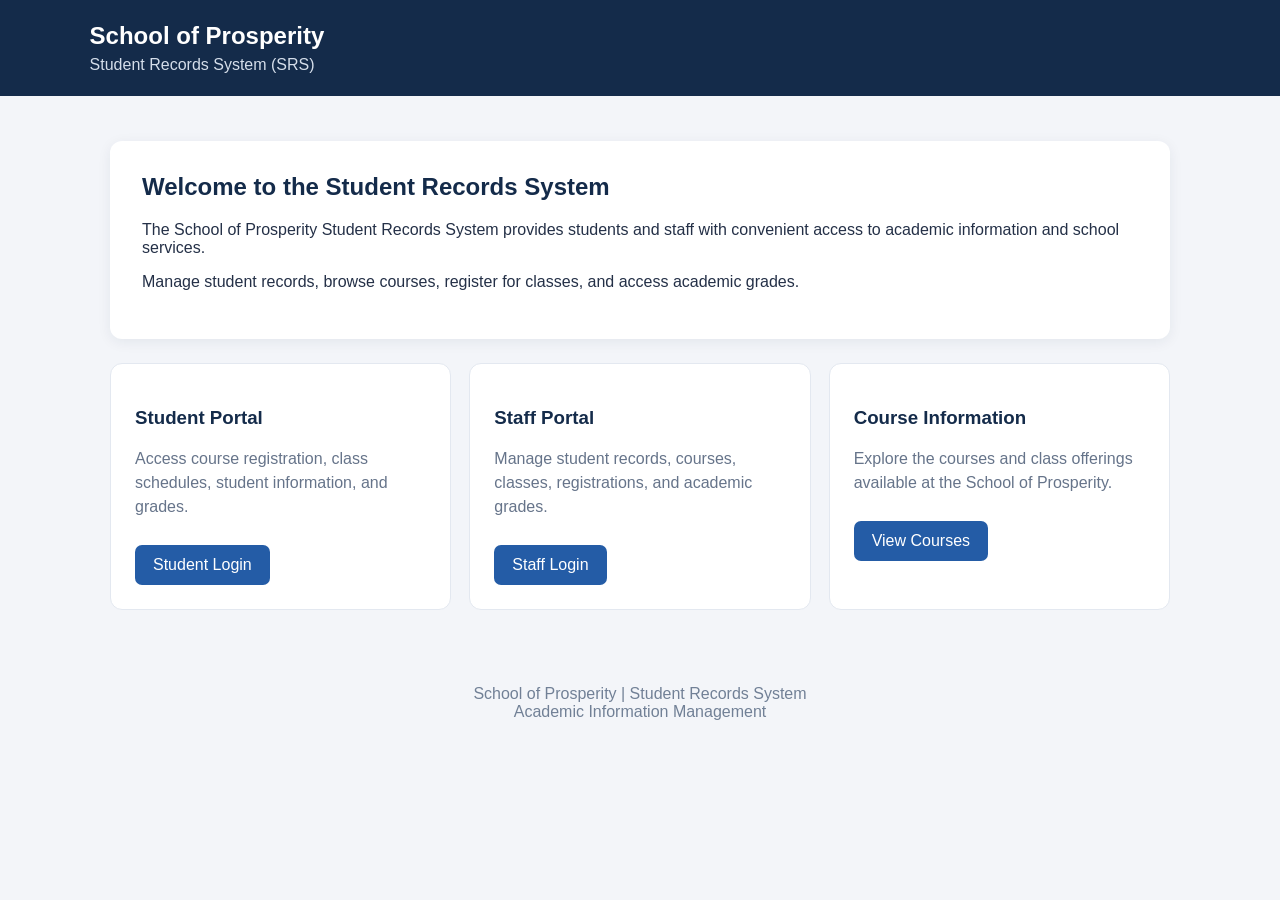
==== index.html @ c0573366 "Create SRS homepage" ====
<!DOCTYPE html>
<html lang="en">
<head>
  <meta charset="UTF-8">
  <meta name="viewport" content="width=device-width, initial-scale=1.0">
  <title>School of Prosperity | SRS</title>
  <style>
    * { box-sizing: border-box; }
    body {
      margin: 0;
      font-family: Arial, sans-serif;
      background: #f3f5f9;
      color: #243047;
    }
    header {
      background: #142b4a;
      color: white;
      padding: 22px 7%;
    }
    header h1 { margin: 0; font-size: 24px; }
    header p { margin: 6px 0 0; color: #d5deea; }
    main {
      max-width: 1100px;
      margin: 45px auto;
      padding: 0 20px;
    }
    .welcome {
      background: white;
      padding: 32px;
      border-radius: 12px;
      box-shadow: 0 3px 14px #142b4a12;
    }
    .welcome h2 { margin-top: 0; color: #142b4a; }
    .cards {
      display: grid;
      grid-template-columns: repeat(auto-fit, minmax(210px, 1fr));
      gap: 18px;
      margin-top: 24px;
    }
    .card {
      background: white;
      padding: 24px;
      border-radius: 12px;
      border: 1px solid #e3e8f0;
    }
    .card h3 { color: #142b4a; }
    .card p { color: #66748a; line-height: 1.5; }
    .button {
      display: inline-block;
      background: #245ca6;
      color: white;
      padding: 11px 18px;
      border-radius: 7px;
      text-decoration: none;
      margin-top: 10px;
    }
    footer {
      text-align: center;
      padding: 30px;
      color: #718096;
    }
  </style>
</head>
<body>

  <header>
    <h1>School of Prosperity</h1>
    <p>Student Records System (SRS)</p>
  </header>

  <main>
    <section class="welcome">
      <h2>Welcome to the Student Records System</h2>
      <p>
        The School of Prosperity Student Records System
        provides students and staff with convenient access
        to academic information and school services.
      </p>
      <p>
        Manage student records, browse courses, register
        for classes, and access academic grades.
      </p>
    </section>

    <section class="cards">
      <div class="card">
        <h3>Student Portal</h3>
        <p>Access course registration, class schedules,
        student information, and grades.</p>
        <a class="button" href="#">Student Login</a>
      </div>

      <div class="card">
        <h3>Staff Portal</h3>
        <p>Manage student records, courses, classes,
        registrations, and academic grades.</p>
        <a class="button" href="#">Staff Login</a>
      </div>

      <div class="card">
        <h3>Course Information</h3>
        <p>Explore the courses and class offerings
        available at the School of Prosperity.</p>
        <a class="button" href="#">View Courses</a>
      </div>
    </section>
  </main>

  <footer>
    School of Prosperity | Student Records System
    <br>
    Academic Information Management
  </footer>

</body>
</html>
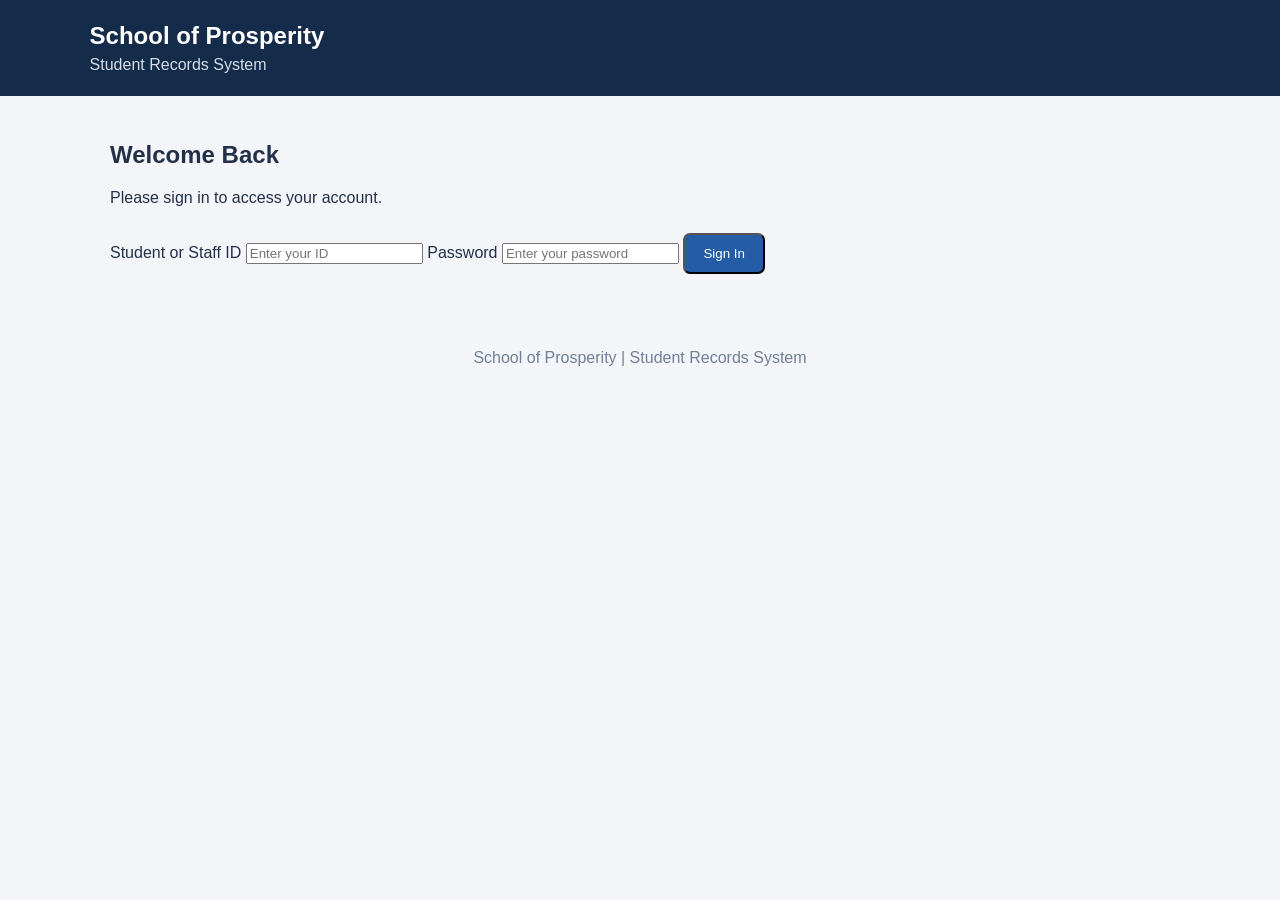
==== commit 0b37292e: "Create SRS login screen structure" ====
--- a/index.html
+++ b/index.html
@@ -5,113 +5,50 @@
   <meta charset="UTF-8">
   <meta name="viewport" content="width=device-width, initial-scale=1.0">
   <title>School of Prosperity | SRS</title>
-  <style>
-    * { box-sizing: border-box; }
-    body {
-      margin: 0;
-      font-family: Arial, sans-serif;
-      background: #f3f5f9;
-      color: #243047;
-    }
-    header {
-      background: #142b4a;
-      color: white;
-      padding: 22px 7%;
-    }
-    header h1 { margin: 0; font-size: 24px; }
-    header p { margin: 6px 0 0; color: #d5deea; }
-    main {
-      max-width: 1100px;
-      margin: 45px auto;
-      padding: 0 20px;
-    }
-    .welcome {
-      background: white;
-      padding: 32px;
-      border-radius: 12px;
-      box-shadow: 0 3px 14px #142b4a12;
-    }
-    .welcome h2 { margin-top: 0; color: #142b4a; }
-    .cards {
-      display: grid;
-      grid-template-columns: repeat(auto-fit, minmax(210px, 1fr));
-      gap: 18px;
-      margin-top: 24px;
-    }
-    .card {
-      background: white;
-      padding: 24px;
-      border-radius: 12px;
-      border: 1px solid #e3e8f0;
-    }
-    .card h3 { color: #142b4a; }
-    .card p { color: #66748a; line-height: 1.5; }
-    .button {
-      display: inline-block;
-      background: #245ca6;
-      color: white;
-      padding: 11px 18px;
-      border-radius: 7px;
-      text-decoration: none;
-      margin-top: 10px;
-    }
-    footer {
-      text-align: center;
-      padding: 30px;
-      color: #718096;
-    }
-  </style>
+<link rel="stylesheet" href="css/style.css">
 </head>
+
 <body>
 
-  <header>
-    <h1>School of Prosperity</h1>
-    <p>Student Records System (SRS)</p>
-  </header>
+    <header>
+        <h1>School of Prosperity</h1>
+        <p>Student Records System</p>
+    </header>
 
-  <main>
-    <section class="welcome">
-      <h2>Welcome to the Student Records System</h2>
-      <p>
-        The School of Prosperity Student Records System
-        provides students and staff with convenient access
-        to academic information and school services.
-      </p>
-      <p>
-        Manage student records, browse courses, register
-        for classes, and access academic grades.
-      </p>
-    </section>
+    <main>
+        <section class="login-card">
 
-    <section class="cards">
-      <div class="card">
-        <h3>Student Portal</h3>
-        <p>Access course registration, class schedules,
-        student information, and grades.</p>
-        <a class="button" href="#">Student Login</a>
-      </div>
+            <h2>Welcome Back</h2>
+            <p>Please sign in to access your account.</p>
 
-      <div class="card">
-        <h3>Staff Portal</h3>
-        <p>Manage student records, courses, classes,
-        registrations, and academic grades.</p>
-        <a class="button" href="#">Staff Login</a>
-      </div>
+            <form>
+                <label for="userID">Student or Staff ID</label>
+                <input
+                    type="text"
+                    id="userID"
+                    placeholder="Enter your ID"
+                    required
+                >
 
-      <div class="card">
-        <h3>Course Information</h3>
-        <p>Explore the courses and class offerings
-        available at the School of Prosperity.</p>
-        <a class="button" href="#">View Courses</a>
-      </div>
-    </section>
-  </main>
+                <label for="password">Password</label>
+                <input
+                    type="password"
+                    id="password"
+                    placeholder="Enter your password"
+                    required
+                >
 
-  <footer>
-    School of Prosperity | Student Records System
-    <br>
-    Academic Information Management
-  </footer>
+                <button type="submit" class="button">
+                    Sign In
+                </button>
+            </form>
+
+        </section>
+    </main>
+
+    <footer>
+        School of Prosperity | Student Records System
+    </footer>
 
 </body>
 </html>
--- a/css/style.css
+++ b/css/style.css
@@ -0,0 +1,123 @@
+
+/* =================================
+   SCHOOL OF PROSPERITY SRS
+   Main Website Styles
+================================= */
+
+* {
+    box-sizing: border-box;
+}
+
+body {
+    margin: 0;
+    font-family: Arial, sans-serif;
+    background-color: #f3f5f9;
+    color: #243047;
+}
+
+/* Header */
+
+header {
+    background-color: #142b4a;
+    color: white;
+    padding: 22px 7%;
+}
+
+header h1 {
+    margin: 0;
+    font-size: 24px;
+}
+
+header p {
+    margin: 6px 0 0;
+    color: #d5deea;
+}
+
+/* Main Content */
+
+main {
+    max-width: 1100px;
+    margin: 45px auto;
+    padding: 0 20px;
+}
+
+/* Welcome Section */
+
+.welcome {
+    background-color: white;
+    padding: 32px;
+    border-radius: 12px;
+    box-shadow: 0 3px 14px #142b4a12;
+}
+
+.welcome h2 {
+    margin-top: 0;
+    color: #142b4a;
+}
+
+/* Dashboard Cards */
+
+.cards {
+    display: grid;
+    grid-template-columns:
+        repeat(auto-fit, minmax(210px, 1fr));
+    gap: 18px;
+    margin-top: 24px;
+}
+
+.card {
+    background-color: white;
+    padding: 24px;
+    border-radius: 12px;
+    border: 1px solid #e3e8f0;
+}
+
+.card h3 {
+    color: #142b4a;
+}
+
+.card p {
+    color: #66748a;
+    line-height: 1.5;
+}
+
+/* Buttons */
+
+.button {
+    display: inline-block;
+    background-color: #245ca6;
+    color: white;
+    padding: 11px 18px;
+    border-radius: 7px;
+    text-decoration: none;
+    margin-top: 10px;
+}
+
+.button:hover {
+    background-color: #173f78;
+}
+
+/* Footer */
+
+footer {
+    text-align: center;
+    padding: 30px;
+    color: #718096;
+}
+
+/* Mobile Responsiveness */
+
+@media (max-width: 600px) {
+    header {
+        padding: 20px;
+    }
+
+    main {
+        margin: 25px auto;
+    }
+
+    .welcome {
+        padding: 22px;
+    }
+}
+
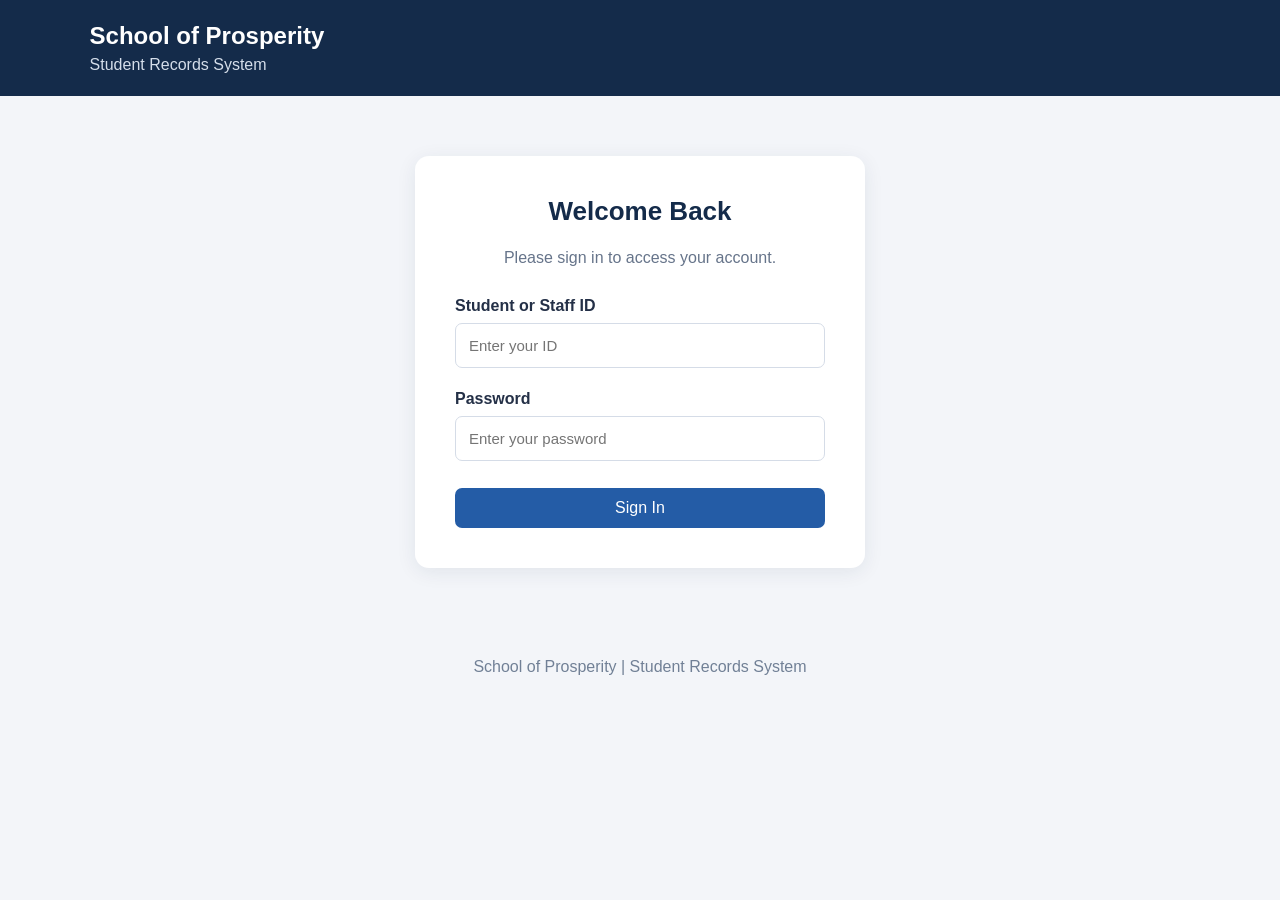
==== commit 07b9666a: "Connect login authentication script" ====
--- a/index.html
+++ b/index.html
@@ -49,6 +49,8 @@
     <footer>
         School of Prosperity | Student Records System
     </footer>
-
+  
+<script src="js/auth.js"></script>
+  
 </body>
 </html>
--- a/css/style.css
+++ b/css/style.css
@@ -121,3 +121,111 @@
     }
 }
 
+
+/* =================================
+   LOGIN SCREEN
+================================= */
+
+.login-card {
+    background-color: white;
+    max-width: 450px;
+    margin: 60px auto;
+    padding: 40px;
+    border-radius: 14px;
+    box-shadow: 0 4px 20px #142b4a15;
+}
+
+.login-card h2 {
+    color: #142b4a;
+    text-align: center;
+    margin-top: 0;
+    font-size: 26px;
+}
+
+.login-card > p {
+    color: #66748a;
+    text-align: center;
+    margin-bottom: 30px;
+}
+
+.login-card form {
+    display: flex;
+    flex-direction: column;
+}
+
+.login-card label {
+    font-weight: bold;
+    color: #243047;
+    margin-bottom: 8px;
+}
+
+.login-card input {
+    padding: 13px;
+    margin-bottom: 22px;
+    border: 1px solid #d5dce7;
+    border-radius: 7px;
+    font-size: 15px;
+}
+
+.login-card input:focus {
+    outline: none;
+    border-color: #245ca6;
+    box-shadow: 0 0 0 2px #245ca620;
+}
+
+.login-card .button {
+    width: 100%;
+    border: none;
+    font-size: 16px;
+    cursor: pointer;
+    margin-top: 5px;
+}
+
+.login-card .button:hover {
+    background-color: #173f78;
+}
+
+/* Mobile Login Layout */
+
+@media (max-width: 600px) {
+    .login-card {
+        margin: 30px auto;
+        padding: 25px;
+    }
+}
+
+/* =================================
+   STUDENT DASHBOARD NAVIGATION
+================================= */
+
+.dashboard-nav {
+    display: flex;
+    gap: 25px;
+    flex-wrap: wrap;
+    margin-top: 20px;
+}
+
+.dashboard-nav a {
+    color: white;
+    text-decoration: none;
+    font-size: 15px;
+    font-weight: bold;
+    padding: 8px 0;
+}
+
+.dashboard-nav a:hover {
+    color: #a9cfff;
+    text-decoration: underline;
+}
+
+/* Mobile Navigation */
+
+@media (max-width: 600px) {
+    .dashboard-nav {
+        gap: 15px;
+    }
+
+    .dashboard-nav a {
+        font-size: 13px;
+    }
+}
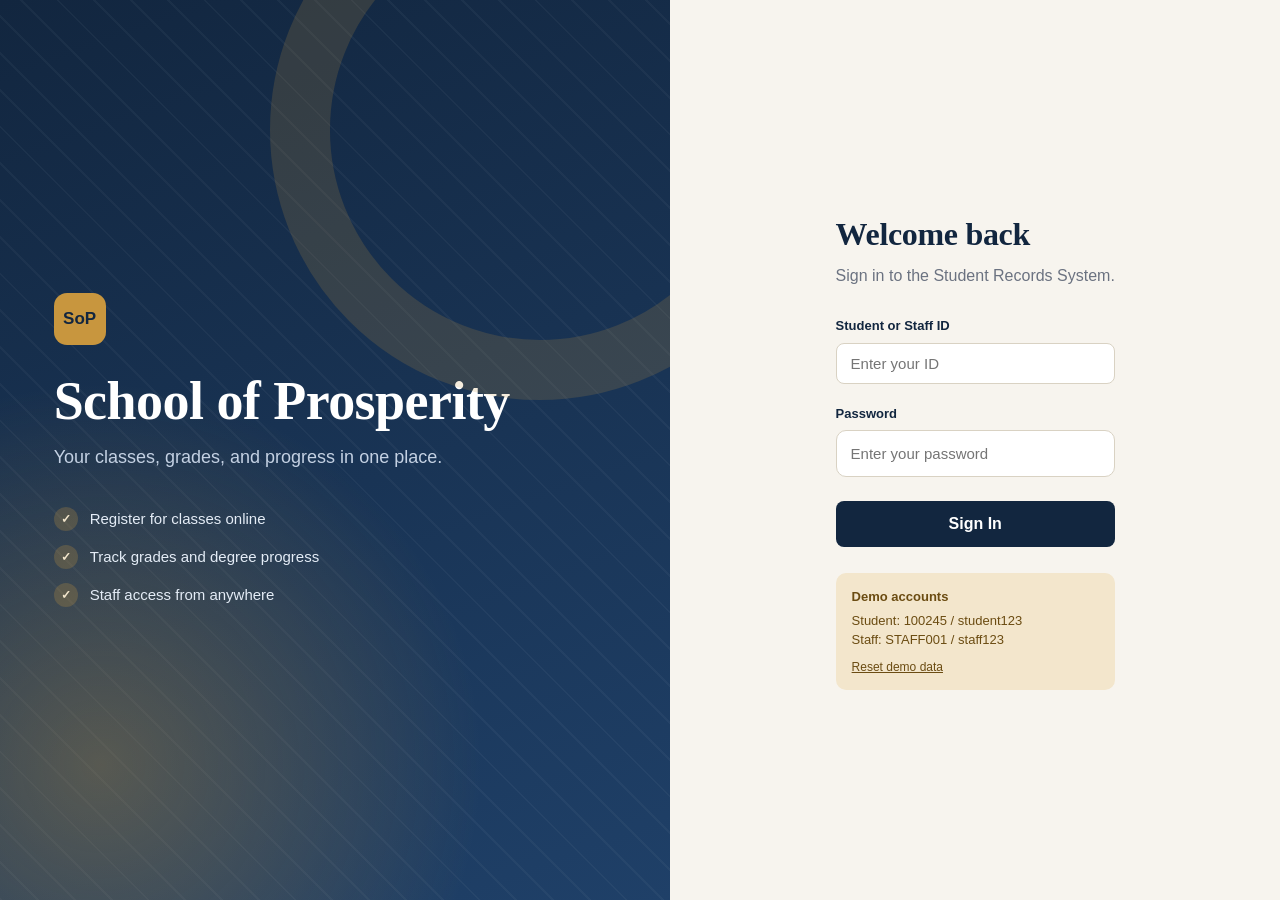
==== commit b3d45b25: "Add files via upload Add registration, grades, roster, and calendar" ====
--- a/index.html
+++ b/index.html
@@ -4,52 +4,56 @@
 <head>
   <meta charset="UTF-8">
   <meta name="viewport" content="width=device-width, initial-scale=1.0">
-  <title>School of Prosperity | SRS</title>
+  <link rel="icon" href="data:,">
+    <title>School of Prosperity | SRS</title>
 <link rel="stylesheet" href="css/style.css">
 </head>
 
-<body>
+<body class="login-page">
 
-    <header>
-        <h1>School of Prosperity</h1>
-        <p>Student Records System</p>
-    </header>
+    <div class="login-shell">
 
-    <main>
-        <section class="login-card">
+        <aside class="login-hero">
+            <div class="hero-mark">SoP</div>
+            <h1>School of Prosperity</h1>
+            <p class="tagline">Your classes, grades, and progress in one place.</p>
+            <ul class="hero-list">
+                <li>Register for classes online</li>
+                <li>Track grades and degree progress</li>
+                <li>Staff access from anywhere</li>
+            </ul>
+        </aside>
 
-            <h2>Welcome Back</h2>
-            <p>Please sign in to access your account.</p>
+        <main class="login-panel">
+            <section class="login-card">
 
-            <form>
-                <label for="userID">Student or Staff ID</label>
-                <input
-                    type="text"
-                    id="userID"
-                    placeholder="Enter your ID"
-                    required
-                >
+                <h2>Welcome back</h2>
+                <p>Sign in to the Student Records System.</p>
 
-                <label for="password">Password</label>
-                <input
-                    type="password"
-                    id="password"
-                    placeholder="Enter your password"
-                    required
-                >
+                <p id="login-error" class="login-error" role="alert" hidden></p>
 
-                <button type="submit" class="button">
-                    Sign In
-                </button>
-            </form>
+                <form>
+                    <label for="userID">Student or Staff ID</label>
+                    <input type="text" id="userID" placeholder="Enter your ID" required>
 
-        </section>
-    </main>
+                    <label for="password">Password</label>
+                    <input type="password" id="password" placeholder="Enter your password" required>
 
-    <footer>
-        School of Prosperity | Student Records System
-    </footer>
-  
+                    <button type="submit" class="button">Sign In</button>
+                </form>
+
+                <div class="demo-note">
+                    <strong>Demo accounts</strong>
+                    Student: 100245 / student123<br>
+                    Staff: STAFF001 / staff123
+                    <br><a href="#" id="reset-demo" class="reset-link">Reset demo data</a>
+                </div>
+
+            </section>
+        </main>
+
+    </div>
+
 <script src="js/auth.js"></script>
   
 </body>
--- a/css/style.css
+++ b/css/style.css
@@ -1,231 +1,346 @@
-
 /* =================================
    SCHOOL OF PROSPERITY SRS
-   Main Website Styles
+   Main site styles
 ================================= */
 
-* {
-    box-sizing: border-box;
-}
+:root {
+    --ink: #12263f;
+    --ink-2: #1f4068;
+    --gold: #c8963e;
+    --gold-soft: #f3e6cc;
+    --cream: #f7f4ee;
+    --paper: #ffffff;
+    --line: #e7e1d4;
+    --text: #1f2a37;
+    --muted: #6b7280;
+    --green: #2d7a5a;
+    --serif: ui-serif, "New York", Georgia, "Times New Roman", serif;
+    --sans: -apple-system, BlinkMacSystemFont, "SF Pro Text", "Segoe UI", Helvetica, Arial, sans-serif;
+    --shadow: 0 1px 2px rgba(18, 38, 63, .05), 0 8px 24px rgba(18, 38, 63, .07);
+}
+
+* { box-sizing: border-box; }
+
+html { scroll-behavior: smooth; }
 
 body {
     margin: 0;
-    font-family: Arial, sans-serif;
-    background-color: #f3f5f9;
-    color: #243047;
-}
-
-/* Header */
+    font-family: var(--sans);
+    background: var(--cream);
+    color: var(--text);
+    line-height: 1.5;
+    -webkit-font-smoothing: antialiased;
+}
+
+h1, h2, h3 { font-family: var(--serif); letter-spacing: -.01em; }
+
+/* ---------- Header ---------- */
 
 header {
-    background-color: #142b4a;
+    background:
+        radial-gradient(circle at 90% -20%, rgba(200, 150, 62, .28), transparent 45%),
+        linear-gradient(135deg, var(--ink), var(--ink-2));
     color: white;
-    padding: 22px 7%;
+    padding: 22px 7% 18px;
+    border-bottom: 3px solid var(--gold);
 }
 
 header h1 {
     margin: 0;
     font-size: 24px;
-}
-
-header p {
-    margin: 6px 0 0;
-    color: #d5deea;
-}
-
-/* Main Content */
-
-main {
-    max-width: 1100px;
-    margin: 45px auto;
-    padding: 0 20px;
-}
-
-/* Welcome Section */
+    display: flex;
+    align-items: center;
+    gap: 12px;
+}
+
+header h1::before {
+    content: "SoP";
+    display: inline-grid;
+    place-items: center;
+    width: 40px;
+    height: 40px;
+    border-radius: 10px;
+    background: var(--gold);
+    color: var(--ink);
+    font: 800 14px var(--sans);
+    letter-spacing: .02em;
+}
+
+header p { margin: 4px 0 0 52px; color: #b9c6d8; font-size: 14px; }
+
+/* ---------- Navigation ---------- */
+
+.dashboard-nav { display: flex; gap: 6px; flex-wrap: wrap; margin-top: 18px; }
+
+.dashboard-nav a {
+    color: #dbe5f2;
+    text-decoration: none;
+    font-size: 14px;
+    font-weight: 600;
+    padding: 8px 16px;
+    border-radius: 999px;
+    transition: background .15s, color .15s;
+}
+
+.dashboard-nav a:hover { background: rgba(255, 255, 255, .12); color: white; }
+
+.dashboard-nav a:last-child { margin-left: auto; border: 1px solid rgba(255, 255, 255, .25); }
+
+/* ---------- Layout ---------- */
+
+main { max-width: 1100px; margin: 36px auto; padding: 0 20px; }
+
+main > section + section { margin-top: 24px; }
 
 .welcome {
-    background-color: white;
+    background: var(--paper);
     padding: 32px;
-    border-radius: 12px;
-    box-shadow: 0 3px 14px #142b4a12;
-}
-
-.welcome h2 {
-    margin-top: 0;
-    color: #142b4a;
-}
-
-/* Dashboard Cards */
+    border-radius: 16px;
+    border: 1px solid var(--line);
+    box-shadow: var(--shadow);
+}
+
+.welcome h2 { margin-top: 0; color: var(--ink); font-size: 26px; }
+
+.welcome > p { color: var(--muted); }
+
+/* Hero banner on dashboards */
+#overview {
+    background:
+        radial-gradient(circle at 100% 0%, rgba(200, 150, 62, .35), transparent 50%),
+        linear-gradient(135deg, var(--ink), var(--ink-2));
+    border: none;
+    color: white;
+}
+#overview h2 { color: white; font-size: 32px; }
+#overview p { color: #cbd7e6; margin: 6px 0; }
+#overview p:first-of-type { color: var(--gold-soft); font-weight: 600; }
+
+/* ---------- Cards ---------- */
 
 .cards {
     display: grid;
-    grid-template-columns:
-        repeat(auto-fit, minmax(210px, 1fr));
+    grid-template-columns: repeat(auto-fit, minmax(230px, 1fr));
     gap: 18px;
     margin-top: 24px;
 }
 
-.card {
-    background-color: white;
+.card, .dashboard-card {
+    background: var(--paper);
     padding: 24px;
-    border-radius: 12px;
-    border: 1px solid #e3e8f0;
-}
-
-.card h3 {
-    color: #142b4a;
-}
-
-.card p {
-    color: #66748a;
-    line-height: 1.5;
-}
-
-/* Buttons */
-
-.button {
+    border-radius: 14px;
+    border: 1px solid var(--line);
+    border-top: 3px solid var(--gold);
+    box-shadow: var(--shadow);
+    transition: transform .15s, box-shadow .15s;
+}
+
+.card:hover, .dashboard-card:hover { transform: translateY(-2px); }
+
+.card h3, .dashboard-card h3 { margin: 0 0 8px; color: var(--ink); font-size: 18px; }
+
+.card p, .dashboard-card p { color: var(--muted); margin: 6px 0; }
+
+/* ---------- Buttons & forms ---------- */
+
+.button, main button:not(.reg-btn) {
     display: inline-block;
-    background-color: #245ca6;
+    background: var(--ink);
     color: white;
-    padding: 11px 18px;
-    border-radius: 7px;
+    padding: 10px 18px;
+    border: none;
+    border-radius: 8px;
+    font: 600 14px var(--sans);
     text-decoration: none;
+    cursor: pointer;
     margin-top: 10px;
-}
-
-.button:hover {
-    background-color: #173f78;
-}
-
-/* Footer */
-
-footer {
-    text-align: center;
-    padding: 30px;
-    color: #718096;
-}
-
-/* Mobile Responsiveness */
-
-@media (max-width: 600px) {
-    header {
-        padding: 20px;
-    }
-
-    main {
-        margin: 25px auto;
-    }
-
-    .welcome {
-        padding: 22px;
-    }
-}
-
+    transition: background .15s, transform .1s;
+}
+
+.button:hover, main button:not(.reg-btn):hover { background: var(--ink-2); }
+.button:active, main button:not(.reg-btn):active { transform: scale(.98); }
+
+#clear-search, #close-details { background: transparent; color: var(--ink); border: 1px solid var(--line); }
+#clear-search:hover, #close-details:hover { background: var(--cream); }
+
+main input[type="text"], main input[type="number"], main select {
+    width: 100%;
+    padding: 11px 14px;
+    border: 1px solid #d9d2c3;
+    border-radius: 8px;
+    font: 15px var(--sans);
+    background: white;
+    color: var(--text);
+}
+
+main input:focus, main select:focus, .login-card input:focus {
+    outline: none;
+    border-color: var(--gold);
+    box-shadow: 0 0 0 3px rgba(200, 150, 62, .22);
+}
+
+#student-search { margin: 16px 0 4px; }
+#clear-search { margin-top: 8px; }
+
+#edit-student-form label {
+    display: block;
+    margin: 14px 0 6px;
+    font-size: 13px;
+    font-weight: 600;
+    color: var(--ink);
+}
+
+/* ---------- Footer ---------- */
+
+footer { text-align: center; padding: 34px; color: var(--muted); font-size: 13px; }
+
+/* ---------- Tables ---------- */
+
+.table-container { width: 100%; overflow-x: auto; margin-top: 20px; border: 1px solid var(--line); border-radius: 12px; }
+
+.records-table { width: 100%; border-collapse: collapse; background: white; text-align: left; }
+
+.records-table th {
+    background: var(--cream);
+    color: var(--muted);
+    padding: 13px 16px;
+    font-size: 12px;
+    text-transform: uppercase;
+    letter-spacing: .06em;
+    border-bottom: 1px solid var(--line);
+}
+
+.records-table td { padding: 14px 16px; border-bottom: 1px solid var(--line); font-size: 14px; }
+.records-table tbody tr:hover { background: #fcfaf5; }
+.records-table tbody tr:last-child td { border-bottom: none; }
+
+/* ---------- Progress ---------- */
+
+.progress-info { display: flex; justify-content: space-between; align-items: center; margin: 24px 0 10px; }
+.progress-info strong { color: var(--ink); font-family: var(--serif); font-size: 20px; }
+
+.progress-bar { width: 100%; height: 14px; background: var(--line); border-radius: 20px; overflow: hidden; }
+
+.progress-fill {
+    display: block;
+    height: 14px;
+    width: 0;
+    background: linear-gradient(90deg, var(--gold), var(--green));
+    border-radius: 20px;
+    transition: width .8s ease;
+}
+
+#academic-progress > p:last-child { margin-top: 12px; color: var(--muted); font-size: 14px; }
+
+/* ---------- Student profile & details ---------- */
+
+#student-info p { margin: 10px 0; font-size: 15px; }
+#student-info p strong { color: var(--ink); display: inline-block; min-width: 150px; }
+
+#gpa-value { font: 700 40px var(--serif); color: var(--ink); margin: 4px 0; }
+
+#student-details { margin-top: 25px; border-left: 5px solid var(--green); border-top: 1px solid var(--line); grid-column: 1 / -1; }
+#student-details h3 { color: var(--green); }
 
 /* =================================
    LOGIN SCREEN
 ================================= */
 
-.login-card {
-    background-color: white;
-    max-width: 450px;
-    margin: 60px auto;
-    padding: 40px;
-    border-radius: 14px;
-    box-shadow: 0 4px 20px #142b4a15;
-}
-
-.login-card h2 {
-    color: #142b4a;
-    text-align: center;
-    margin-top: 0;
-    font-size: 26px;
-}
-
-.login-card > p {
-    color: #66748a;
-    text-align: center;
-    margin-bottom: 30px;
-}
-
-.login-card form {
+.login-page { min-height: 100vh; }
+
+.login-shell { display: grid; grid-template-columns: 1.1fr 1fr; min-height: 100vh; }
+
+.login-hero {
+    position: relative;
     display: flex;
     flex-direction: column;
-}
-
-.login-card label {
-    font-weight: bold;
-    color: #243047;
-    margin-bottom: 8px;
-}
+    justify-content: center;
+    padding: 64px 8%;
+    color: white;
+    background:
+        radial-gradient(circle at 15% 85%, rgba(200, 150, 62, .35), transparent 40%),
+        repeating-linear-gradient(45deg, rgba(255, 255, 255, .035) 0 2px, transparent 2px 26px),
+        linear-gradient(160deg, var(--ink), var(--ink-2));
+    overflow: hidden;
+}
+
+.login-hero::after {
+    content: "";
+    position: absolute;
+    width: 420px;
+    height: 420px;
+    right: -140px;
+    top: -140px;
+    border: 60px solid rgba(200, 150, 62, .18);
+    border-radius: 50%;
+}
+
+.hero-mark {
+    width: 52px; height: 52px; display: grid; place-items: center;
+    border-radius: 13px; background: var(--gold); color: var(--ink);
+    font: 800 17px var(--sans); margin-bottom: 28px;
+}
+
+.login-hero h1 { font-size: clamp(34px, 4.5vw, 54px); line-height: 1.05; margin: 0 0 14px; }
+.login-hero .tagline { font-size: 18px; color: #c4d1e3; max-width: 420px; margin: 0 0 36px; }
+
+.hero-list { list-style: none; margin: 0; padding: 0; display: grid; gap: 14px; }
+.hero-list li { display: flex; align-items: center; gap: 12px; color: #e4ecf6; font-size: 15px; }
+.hero-list li::before {
+    content: "\2713";
+    display: grid; place-items: center; flex: none;
+    width: 24px; height: 24px; border-radius: 50%;
+    background: rgba(200, 150, 62, .25); color: var(--gold-soft); font-size: 12px; font-weight: bold;
+}
+
+.login-panel { display: grid; place-items: center; padding: 40px 24px; background: var(--cream); }
+
+.login-card { width: 100%; max-width: 400px; background: none; padding: 0; box-shadow: none; }
+
+.login-card h2 { font-size: 32px; color: var(--ink); margin: 0 0 6px; }
+.login-card > p { color: var(--muted); margin: 0 0 28px; }
+
+.login-card form { display: flex; flex-direction: column; }
+.login-card label { font-size: 13px; font-weight: 600; color: var(--ink); margin-bottom: 7px; }
 
 .login-card input {
-    padding: 13px;
-    margin-bottom: 22px;
-    border: 1px solid #d5dce7;
-    border-radius: 7px;
-    font-size: 15px;
-}
-
-.login-card input:focus {
-    outline: none;
-    border-color: #245ca6;
-    box-shadow: 0 0 0 2px #245ca620;
-}
-
-.login-card .button {
-    width: 100%;
-    border: none;
-    font-size: 16px;
-    cursor: pointer;
-    margin-top: 5px;
-}
-
-.login-card .button:hover {
-    background-color: #173f78;
-}
-
-/* Mobile Login Layout */
+    padding: 14px;
+    margin-bottom: 20px;
+    border: 1px solid #d9d2c3;
+    border-radius: 10px;
+    font: 15px var(--sans);
+    background: white;
+}
+
+.login-card .button { width: 100%; padding: 14px; font-size: 16px; margin-top: 4px; }
+
+.demo-note {
+    margin-top: 26px;
+    padding: 14px 16px;
+    background: var(--gold-soft);
+    border-radius: 10px;
+    font-size: 13px;
+    color: #6b4c12;
+}
+.demo-note strong { display: block; margin-bottom: 4px; }
+
+/* ---------- Mobile ---------- */
+
+@media (max-width: 800px) {
+    .login-shell { grid-template-columns: 1fr; }
+    .login-hero { padding: 40px 28px; }
+    .hero-list { display: none; }
+    .login-hero .tagline { margin-bottom: 0; }
+}
 
 @media (max-width: 600px) {
-    .login-card {
-        margin: 30px auto;
-        padding: 25px;
-    }
-}
-
-/* =================================
-   STUDENT DASHBOARD NAVIGATION
-================================= */
-
-.dashboard-nav {
-    display: flex;
-    gap: 25px;
-    flex-wrap: wrap;
-    margin-top: 20px;
-}
-
-.dashboard-nav a {
-    color: white;
-    text-decoration: none;
-    font-size: 15px;
-    font-weight: bold;
-    padding: 8px 0;
-}
-
-.dashboard-nav a:hover {
-    color: #a9cfff;
-    text-decoration: underline;
-}
-
-/* Mobile Navigation */
-
-@media (max-width: 600px) {
-    .dashboard-nav {
-        gap: 15px;
-    }
-
-    .dashboard-nav a {
-        font-size: 13px;
-    }
-}
+    header { padding: 20px 20px 16px; }
+    main { margin: 24px auto; }
+    .welcome { padding: 22px; }
+    .dashboard-nav a:last-child { margin-left: 0; }
+    .records-table { min-width: 600px; }
+}
+
+.login-card > p.login-error, .login-error { background: #fbe6e6; color: #a12626; padding: 12px 14px; border-radius: 10px; font-size: 14px; margin: 0 0 18px; }
+.login-error[hidden] { display: none; }
+.reset-link { display: inline-block; margin-top: 8px; font-size: 12px; color: #6b4c12; }
